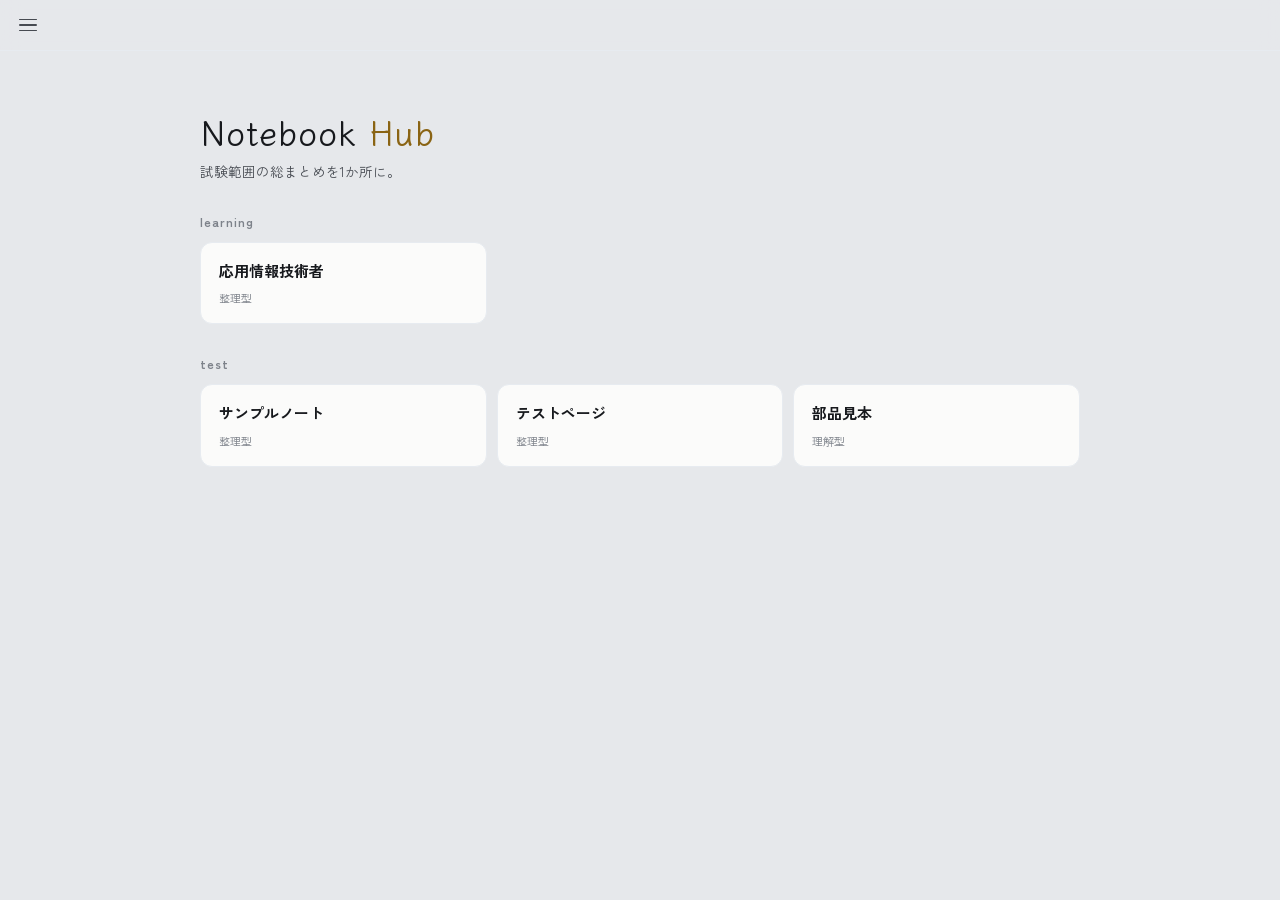
==== docs/index.html @ 2a75f954 "Notebook Hub：試験範囲まとめの Web ノートを1つのサイトに Co-Authored-By: Claude Opus 5.5 <noreply@anthropic.com>" ====
<!doctype html>
<html lang="ja">
<head>
<meta charset="utf-8">
<meta name="viewport" content="width=device-width,initial-scale=1,viewport-fit=cover">
<title>Notebook Hub</title>
<link rel="preconnect" href="https://fonts.googleapis.com">
<link rel="preconnect" href="https://fonts.gstatic.com" crossorigin>
<link rel="stylesheet" href="https://fonts.googleapis.com/css2?family=Klee+One:wght@400;600&family=Zen+Kaku+Gothic+New:wght@400;500;700&family=JetBrains+Mono:wght@400;600&display=swap">
<link rel="stylesheet" href="_/theme.css">
<link rel="stylesheet" href="_/blocks.css">
<script>
  // 表示前にテーマとサイドバーの状態を当てて、チラつきを防ぐ
  (function () {
    var r = document.documentElement;
    try {
      var t = localStorage.getItem("hub-theme"); if (t) r.setAttribute("data-theme", t);
      if (localStorage.getItem("hub-pinned") === "1" && matchMedia("(min-width:761px)").matches) r.classList.add("pinned");
    } catch (e) {}
  })();
  window.HUB = { root: "", assets: "_/", path: "" };
</script>

</head>
<body>
<div class="scrim" id="scrim"></div>
<aside class="drawer" id="drawer" aria-label="ノート一覧">
  <div class="dr-head">
    <a class="dr-brand" href="index.html">Notebook <span>Hub</span></a>
    <button type="button" class="dr-close" id="btn-close" aria-label="閉じる">×</button>
  </div>
  <div class="dr-search"><input id="filter" type="search" placeholder="ノート名・中身で検索" autocomplete="off" spellcheck="false"></div>
  <nav class="dr-nav" id="nav"></nav>
  <div class="dr-foot">
    <span>テーマ</span>
    <div class="theme-seg" role="group" aria-label="テーマ">
      <button type="button" data-theme-set="light">ライト</button>
      <button type="button" data-theme-set="dark">ダーク</button>
    </div>
  </div>
</aside>

<div class="page">
  <header class="top"><div class="top-in">
    <button type="button" class="menu" id="btn-menu" aria-label="ノート一覧" aria-controls="drawer"><span></span><span></span><span></span></button>
    
    
    
  </div></header>
  <main class="wrap" id="top">
<section class="home"><h1>Notebook <span>Hub</span></h1><p class="lead">試験範囲の総まとめを1か所に。</p><h2>learning</h2><div class="cards"><a class="card" href="learning/応用情報技術者/index.html"><span class="t">応用情報技術者</span><span class="m">整理型</span></a></div><h2>test</h2><div class="cards"><a class="card" href="test/サンプルフォルダ/サンプルノート/index.html"><span class="t">サンプルノート</span><span class="m">整理型</span></a><a class="card" href="test/テストページ/index.html"><span class="t">テストページ</span><span class="m">整理型</span></a><a class="card" href="test/部品見本/index.html"><span class="t">部品見本</span><span class="m">理解型</span></a></div></section>
  </main>
</div>

<script src="_/tree.js"></script>
<script src="_/app.js"></script>

</body>
</html>
---- docs/_/theme.css ----
/* 外枠と土台（全ノート共通）：色・文字・上部バー・サイドバー・ホーム。本文の部品は blocks.css */
:root{
  --bg:#0c0d0f;
  --sheet:#131518;
  --sheet-2:#1a1d21;
  --sheet-3:#22262b;
  --rule:#1f2328;
  --line:#343a42;
  --ink:#ebe8e1;
  --ink-2:#b9b5ad;
  --ink-3:#7f7c76;
  --kihon:#8794a6;
  --ou:#d8b46c;
  --ou-2:#f0d59a;
  --ou-bg:rgba(216,180,108,.11);
  --link:#86b9b4;
  --link-bg:rgba(134,185,180,.12);
  --warn:#d99a86;
  --warn-bg:rgba(217,154,134,.10);
  --g:#86c3a0;
  --g-bg:rgba(134,195,160,.09);
  --panel:#121417;
  --hover:rgba(255,255,255,.05);
  --scrim:rgba(0,0,0,.5);
  --shadow:0 0 60px rgba(0,0,0,.6);
  --f-hand:"Klee One","Zen Kaku Gothic New","Hiragino Sans","Noto Sans JP",sans-serif;
  --f-body:"Zen Kaku Gothic New","Hiragino Sans","Hiragino Kaku Gothic ProN","Noto Sans JP","Yu Gothic",sans-serif;
  --f-mono:"JetBrains Mono",ui-monospace,"SFMono-Regular",Menlo,Consolas,"Zen Kaku Gothic New",monospace;
  --fs-0:12px; --fs-1:13.5px; --fs-2:15px; --fs-3:18px; --fs-4:24px; --fs-5:34px;
  color-scheme:dark;
}
@media (prefers-color-scheme: light){
  :root:not([data-theme="dark"]){
    --bg:#e6e8eb; --sheet:#fbfbfa; --sheet-2:#f1f2f3; --sheet-3:#e6e8ea; --rule:#e7ebf0; --line:#c9ced5;
    --ink:#17191d; --ink-2:#464a51; --ink-3:#7d828a;
    --kihon:#5b6879; --ou:#8a6414; --ou-2:#6e4f0c; --ou-bg:rgba(176,130,30,.12);
    --link:#2b6d68; --link-bg:rgba(43,109,104,.10); --warn:#a1442f; --warn-bg:rgba(161,68,47,.08);
    --g:#2f7a55; --g-bg:rgba(47,122,85,.07); --panel:#f4f4f2; --hover:rgba(0,0,0,.045); --scrim:rgba(20,22,26,.28); --shadow:0 0 50px rgba(0,0,0,.16);
    color-scheme:light;
  }
}
:root[data-theme="light"]{
  --bg:#e6e8eb; --sheet:#fbfbfa; --sheet-2:#f1f2f3; --sheet-3:#e6e8ea; --rule:#e7ebf0; --line:#c9ced5;
  --ink:#17191d; --ink-2:#464a51; --ink-3:#7d828a;
  --kihon:#5b6879; --ou:#8a6414; --ou-2:#6e4f0c; --ou-bg:rgba(176,130,30,.12);
  --link:#2b6d68; --link-bg:rgba(43,109,104,.10); --warn:#a1442f; --warn-bg:rgba(161,68,47,.08);
    --g:#2f7a55; --g-bg:rgba(47,122,85,.07); --panel:#f4f4f2; --hover:rgba(0,0,0,.045); --scrim:rgba(20,22,26,.28); --shadow:0 0 50px rgba(0,0,0,.16);
  color-scheme:light;
}

*{box-sizing:border-box}
html{scroll-behavior:smooth; scroll-padding-top:110px}
@media (prefers-reduced-motion: reduce){ html{scroll-behavior:auto} *{transition:none!important} }
body{
  margin:0;
  background:var(--bg); color:var(--ink);
  font-family:var(--f-body); font-size:var(--fs-1); line-height:1.65;
  -webkit-font-smoothing:antialiased; text-rendering:optimizeLegibility;
  font-feature-settings:"palt" 1;
}
a{color:inherit}
:focus-visible{outline:2px solid var(--ou); outline-offset:2px; border-radius:4px}
b,strong{font-weight:700; color:var(--ink)}
.mono,code{font-family:var(--f-mono); font-size:.92em}
.hl{color:var(--ou-2); font-weight:700}
.wrap{max-width:1180px; margin:0 auto; padding-left:max(16px, env(safe-area-inset-left,0px)); padding-right:max(16px, env(safe-area-inset-right,0px))}


/* ───── 上部バー（≡・場所・章へのジャンプ・表示の切替）───── */
.top{position:sticky; top:0; z-index:20; padding-top:env(safe-area-inset-top,0px); background:color-mix(in srgb, var(--bg) 88%, transparent); backdrop-filter:blur(10px); -webkit-backdrop-filter:blur(10px); border-bottom:1px solid var(--rule)}
.top-in{display:flex; align-items:center; gap:12px; min-height:50px; padding:6px max(14px, env(safe-area-inset-right,0px)) 6px max(10px, env(safe-area-inset-left,0px)); flex-wrap:wrap}
.menu{width:36px; height:36px; display:flex; flex-direction:column; justify-content:center; align-items:center; gap:4px; border:0; border-radius:8px; background:none; cursor:pointer; flex:none}
.menu span{display:block; width:18px; height:1.5px; border-radius:1px; background:var(--ink-2)}
.menu:hover{background:var(--hover)} .menu:hover span{background:var(--ink)}
.here{font:600 var(--fs-2) var(--f-hand); letter-spacing:.03em; white-space:nowrap; text-decoration:none; color:var(--ink)}
.here i{font-style:normal; color:var(--ink-3); margin:0 6px; font-weight:400}
.here .up{color:var(--ink-3); font-weight:400}
.chips{display:flex; justify-content:safe center; gap:4px; overflow-x:auto; scrollbar-width:none; flex:1 1 0; min-width:0; padding:0 8px}
.chips::-webkit-scrollbar{display:none}
.chips a{flex:0 0 auto; font-size:var(--fs-0); text-decoration:none; color:var(--ink-2); padding:4px 9px; border-radius:999px; border:1px solid var(--rule); white-space:nowrap}
.chips a:hover{color:var(--ink); border-color:var(--line)}
.filters{display:flex; border:1px solid var(--line); border-radius:999px; overflow:hidden; flex:0 0 auto}
.filters button{appearance:none; border:0; background:transparent; color:var(--ink-2); font:inherit; font-size:var(--fs-0); padding:5px 11px; cursor:pointer; white-space:nowrap}
.filters button[aria-pressed="true"]{background:var(--ou); color:var(--bg); font-weight:700}
.filters button:not([aria-pressed="true"]):hover{color:var(--ink)}
@media (max-width:720px){ .chips{order:3; flex-basis:100%; justify-content:flex-start; padding:0} .filters{margin-left:auto} }

/* ───── サイドバー（ノート一覧）。スマホは上に重ねる、PC は出しっぱなしで本文がずれる ───── */
.scrim{position:fixed; inset:0; z-index:30; background:var(--scrim); opacity:0; pointer-events:none; transition:opacity .2s ease}
.drawer{position:fixed; z-index:40; top:0; bottom:0; left:0; width:min(280px, 86vw); display:flex; flex-direction:column; background:var(--panel); border-right:1px solid var(--rule);
  transform:translateX(-104%); padding-top:env(safe-area-inset-top,0px); padding-bottom:env(safe-area-inset-bottom,0px)}
.ready .drawer{transition:transform .26s cubic-bezier(.2,.8,.2,1)}
.ready .page{transition:margin-left .26s cubic-bezier(.2,.8,.2,1)}
@media (max-width:760px){
  .open .drawer{transform:none; box-shadow:var(--shadow)}
  .open .scrim{opacity:1; pointer-events:auto}
}
@media (min-width:761px){
  .pinned .drawer{transform:none}
  .pinned .page{margin-left:280px}
  .pinned .menu{display:none}
}
.dr-head{display:flex; align-items:center; justify-content:space-between; padding:18px 14px 10px 22px}
.dr-brand{font:600 19px var(--f-hand); letter-spacing:.04em; text-decoration:none; color:var(--ink)}
.dr-brand span{color:var(--ou)}
.dr-close{width:32px; height:32px; border:0; border-radius:8px; background:none; color:var(--ink-3); font-size:20px; line-height:1; cursor:pointer}
.dr-close:hover{background:var(--hover); color:var(--ink)}
.dr-search{padding:4px 14px 12px}
.dr-search input{width:100%; height:34px; padding:0 12px; border:1px solid var(--rule); border-radius:9px; background:var(--bg); color:var(--ink); font:inherit; font-size:13px; outline:none}
.dr-search input:focus{border-color:var(--line)}
.dr-search input::placeholder{color:var(--ink-3)}
.dr-nav{flex:1; overflow:auto; padding:2px 10px 16px}
.grp-n{margin-top:6px}
.grp-h{display:flex; align-items:center; gap:8px; width:100%; min-height:30px; padding:4px 10px 4px 8px; border:0; background:none; cursor:pointer; text-align:left; font:inherit; font-size:11px; font-weight:700; letter-spacing:.08em; color:var(--ink-3)}
.grp-h:hover{color:var(--ink-2)}
.grp-h .car{flex:none; width:10px; height:10px; display:grid; place-items:center; transition:transform .15s}
.grp-h .car::before{content:""; border-left:4px solid currentColor; border-top:3.5px solid transparent; border-bottom:3.5px solid transparent}
.grp-n.open > .grp-h .car{transform:rotate(90deg)}
.grp-h .n{margin-left:auto; font:500 10px var(--f-mono); opacity:.8}
.grp-b{display:none}
/* 子は ▶/● の真下から1段下げる（縦線が ▶ の真下を通る） */
.grp-n.open > .grp-b{display:block; margin-left:12px; padding-left:0; border-left:1px solid var(--rule)}
.grp-n .grp-n{margin-top:0}
.grp-n .grp-n > .grp-h{font-size:12px; font-weight:500; letter-spacing:.02em; color:var(--ink-2)}
.item{display:flex; align-items:center; gap:8px; width:100%; min-height:34px; padding:6px 10px 6px 8px; border-radius:9px; text-decoration:none; color:var(--ink-2)}
.item:hover{background:var(--hover); color:var(--ink)}
.item .dt{flex:none; width:10px; height:10px; display:grid; place-items:center}
.item .dt::before{content:""; width:6px; height:6px; border-radius:50%; background:var(--ou); opacity:.6}
.item .nm{flex:1; min-width:0; overflow:hidden; text-overflow:ellipsis; white-space:nowrap}
.item .cnt{flex:none; font:500 10px var(--f-mono); color:var(--ink-3)}
.item.on{background:var(--ou-bg); color:var(--ink); font-weight:700}
.item.on .dt::before{opacity:1}
.empty-msg{padding:6px 8px 6px 26px; font-size:12px; color:var(--ink-3)}
.res-h{padding:4px 12px 8px; font-size:11px; color:var(--ink-3)}
.res{margin-bottom:10px}
.hit{display:flex; flex-direction:column; gap:1px; padding:6px 10px 7px 28px; border-radius:8px; text-decoration:none}
.hit:hover{background:var(--hover)}
.hit .hl2{font-size:11px; font-weight:700; color:var(--ink-3)}
.hit .sn{font-size:12px; line-height:1.55; color:var(--ink-2); display:-webkit-box; -webkit-line-clamp:2; -webkit-box-orient:vertical; overflow:hidden}
.hit mark, mark.q{background:var(--ou-bg); color:var(--ou-2); border-radius:3px; padding:0 1px; box-shadow:0 0 0 2px var(--ou-bg)}
.dr-foot{display:flex; align-items:center; justify-content:space-between; gap:10px; padding:14px 18px 18px 22px; border-top:1px solid var(--rule); font-size:12px; color:var(--ink-3)}
.theme-seg{display:flex; padding:3px; border:1px solid var(--rule); border-radius:999px; background:var(--bg)}
.theme-seg button{border:0; background:none; padding:4px 13px; border-radius:999px; font:inherit; font-size:12px; color:var(--ink-3); cursor:pointer}
.theme-seg button[aria-pressed="true"]{background:var(--ou); color:#16130c; font-weight:700}

/* ───── 本文の外側 ───── */
.page{min-height:100dvh}
.wrap{max-width:1180px; margin:0 auto; padding:0 max(16px, env(safe-area-inset-right,0px)) 80px max(16px, env(safe-area-inset-left,0px))}

/* ───── ホーム（ノートのカード）───── */
.home{max-width:880px; margin:0 auto; padding:52px 0 40px}
.home .eye{font:500 11px var(--f-mono); letter-spacing:.14em; color:var(--ou)}
.home h1{margin:8px 0 6px; font:600 34px/1.25 var(--f-hand); letter-spacing:.03em}
.home h1 span{color:var(--ou)}
.home .lead{margin:0 0 30px; color:var(--ink-2)}
.home h2{margin:30px 0 10px; font-size:12px; font-weight:700; letter-spacing:.08em; color:var(--ink-3)}
.cards{display:grid; grid-template-columns:repeat(auto-fill, minmax(230px, 1fr)); gap:10px}
.card{display:flex; flex-direction:column; gap:6px; padding:16px 18px; border:1px solid var(--rule); border-radius:12px; background:var(--sheet); text-decoration:none; transition:border-color .15s, transform .15s}
.card:hover{border-color:var(--line); transform:translateY(-1px)}
.card .t{font-weight:700; font-size:15px}
.card .m{font-size:11px; color:var(--ink-3)}
---- docs/_/blocks.css ----
/* 本文の部品（全ノート共通）。どの科目でも同じ見た目になる。色の意味：
   グレー＝ふつう（-）／金＝強調・上乗せ（+）／緑＝なぜ／珊瑚＝ひっかけ・勘違い／青緑＝章リンク */

/* ───── cover ───── */
.cover{padding-block:40px 18px}
.cover .eyebrow{font-size:var(--fs-0); letter-spacing:.18em; color:var(--ink-3)}
.cover h1{font-family:var(--f-hand); font-weight:600; font-size:clamp(34px, 7vw, 56px); line-height:1.15; margin:.25em 0 .2em; letter-spacing:.02em; text-wrap:balance}
.cover h1 .k{color:var(--ink-3); font-size:.5em; vertical-align:.5em; margin-left:.3em; letter-spacing:0}
.cover .lead{max-width:62ch; color:var(--ink-2); font-size:var(--fs-2); margin:0}
.legend{display:flex; flex-wrap:wrap; gap:8px 18px; margin:18px 0 6px; font-size:var(--fs-1); color:var(--ink-2)}
.legend span{display:inline-flex; align-items:center; gap:7px}
.legend .o{color:var(--ou-2); font-weight:700}
.legend .hand{font-family:var(--f-hand)}
.dot{width:8px; height:8px; border-radius:50%; display:inline-block; flex:0 0 auto}
.dot.k{background:var(--kihon)} .dot.o{background:var(--ou)}
.stats{display:grid; grid-template-columns:repeat(auto-fit, minmax(150px,1fr)); gap:1px; background:var(--rule); border:1px solid var(--rule); border-radius:10px; overflow:hidden; margin:18px 0}
.stats > div{background:var(--sheet); padding:10px 14px}
.stats .n{font-family:var(--f-mono); font-size:var(--fs-3); color:var(--ink); font-variant-numeric:tabular-nums}
.stats .l{font-size:var(--fs-0); color:var(--ink-3)}

/* ───── 2段組（用語・公式が3つ以上続いた所だけ）───── */
.cols{columns:2 380px; column-gap:44px; column-rule:1px solid var(--rule); margin:0 0 6px}
.cols > *{break-inside:avoid}

/* ───── 文章・数式（1段で読む）───── */
.sh-body > .note, .bb > .note, .fb > .note{max-width:72ch}
.note{line-height:1.8}
.eq{margin:4px 0 16px; padding:10px 14px; overflow-x:auto; background:var(--sheet-2); border-radius:10px; text-align:center}
.ol{margin:0 0 14px; padding-left:1.5em; color:var(--ink-2); max-width:72ch} .ol li{margin:2px 0}
pre.code{margin:0 0 16px; padding:12px 14px; background:var(--sheet-2); border:1px solid var(--rule); border-radius:10px; overflow-x:auto; font:12.5px/1.7 var(--f-mono); color:var(--ink)}
mjx-container{color:var(--ink)}

/* 囲み：なぜ（緑）／試験で取る（金）／勘違い（珊瑚）／ゴール（灰） */
.box{margin:0 0 16px; padding:12px 16px 4px; border-radius:12px; border:1px solid var(--rule); background:var(--sheet-2); max-width:80ch}
.box .bh, .ox .bh, .check .bh, .steps .bh{font-size:var(--fs-0); font-weight:700; letter-spacing:.12em; margin-bottom:6px; color:var(--ink-3)}
.box.why{border-color:color-mix(in srgb, var(--g) 45%, var(--rule)); background:var(--g-bg)} .box.why .bh{color:var(--g)}
.box.exam{border-color:color-mix(in srgb, var(--ou) 45%, var(--rule)); background:var(--ou-bg)} .box.exam .bh{color:var(--ou)}
.box.warn{border-color:color-mix(in srgb, var(--warn) 45%, var(--rule)); background:var(--warn-bg)} .box.warn .bh{color:var(--warn)}
.box > :last-child{margin-bottom:12px}

/* たたむ（導出・確認問題） */
.fold{margin:0 0 14px; border:1px solid var(--rule); border-radius:12px; background:var(--sheet-2); max-width:80ch}
.fold summary{cursor:pointer; padding:10px 14px; font-weight:700; list-style:none; display:flex; gap:10px; align-items:baseline}
.fold summary::-webkit-details-marker{display:none}
.fold summary::before{content:"+"; font-family:var(--f-mono); color:var(--ink-3); width:1em}
.fold[open] summary::before{content:"−"}
.fold .fb{padding:2px 16px 4px; border-top:1px dashed var(--rule)}
.fold .fb > :first-child{margin-top:12px}
.quiz .qt{font-size:var(--fs-0); color:var(--link); border:1px solid color-mix(in srgb, var(--link) 50%, var(--rule)); border-radius:999px; padding:0 8px; font-weight:700; flex:none}

/* ○× */
.ox{margin:0 0 16px; max-width:80ch}
.ox ol{margin:0; padding:0; list-style:none; counter-reset:q; display:flex; flex-direction:column; gap:6px}
.oxq{display:grid; grid-template-columns:1fr auto; gap:4px 12px; align-items:center; padding:8px 12px; border:1px solid var(--rule); border-radius:10px; counter-increment:q}
.oxt::before{content:counter(q) ". "; color:var(--ink-3); font-family:var(--f-mono)}
.oxb{display:flex; gap:4px}
.oxb button{width:34px; height:30px; border:1px solid var(--line); border-radius:8px; background:none; color:var(--ink-2); font:inherit; cursor:pointer}
.oxw{grid-column:1 / -1; display:none; font-size:var(--fs-0); color:var(--ink-2)}
.oxq.done .oxw{display:block}
.oxq.ok{border-color:color-mix(in srgb, var(--g) 50%, var(--rule))} .oxq.ok .oxw{color:var(--g)}
.oxq.ng{border-color:color-mix(in srgb, var(--warn) 50%, var(--rule))} .oxq.ng .oxw{color:var(--warn)}

/* これが言えたら次へ */
.check{margin:0 0 16px; padding:12px 16px; border:1px dashed var(--line); border-radius:12px; max-width:80ch}
.check ul{margin:0; padding:0; list-style:none; display:flex; flex-direction:column; gap:4px}
.check label{display:flex; gap:10px; align-items:baseline; cursor:pointer}
.check input{accent-color:var(--ou); transform:translateY(2px)}
.check input:checked + span{color:var(--ink-3); text-decoration:line-through}

/* 手順 */
.steps{margin:0 0 16px; max-width:80ch}
.steps ol{margin:0; padding:0; list-style:none; counter-reset:s; display:flex; flex-direction:column; gap:6px}
.steps li{counter-increment:s; display:grid; grid-template-columns:2em 1fr; column-gap:6px}
.steps li::before{content:counter(s); grid-row:span 2; width:1.7em; height:1.7em; border-radius:50%; background:var(--sheet-3); color:var(--ou); font:600 12px/1.7em var(--f-mono); text-align:center}
.steps li span{grid-column:2; color:var(--ink-3); font-size:var(--fs-0)}

/* ひっかけペア（巻末に自動で集める） */
.pairs td:nth-child(2){color:var(--ink); font-weight:700}

/* ───── part band ───── */
.part{margin-top:56px; padding-block:18px 6px; border-top:1px solid var(--line); display:flex; align-items:baseline; gap:16px; flex-wrap:wrap}
.part .pn{font-family:var(--f-mono); color:var(--ou); font-size:var(--fs-0); letter-spacing:.2em}
.part h2{margin:0; font-size:var(--fs-4); font-weight:700; letter-spacing:.02em; text-wrap:balance}
.part .pf{color:var(--ink-3); font-size:var(--fs-0)}

/* ───── chapter sheet ───── */
.sheet{background:var(--sheet); border:1px solid var(--rule); border-radius:14px; margin-top:22px; overflow:hidden}
.sh-head{padding:18px 22px 14px; background-image:repeating-linear-gradient(to bottom, transparent 0 23px, var(--rule) 23px 24px); border-bottom:1px solid var(--rule)}
.divider{display:flex; align-items:center; gap:14px; color:var(--ink-3)}
.divider::before,.divider::after{content:""; flex:1; height:1px; background:var(--line)}
.divider .no{font-family:var(--f-hand); font-size:var(--fs-4); color:var(--ou); font-weight:600; letter-spacing:.04em}
.sh-head h3{margin:6px 0 0; text-align:center; font-size:var(--fs-3); font-weight:700; letter-spacing:.03em; text-wrap:balance}
.sh-head .sub{text-align:center; color:var(--ink-3); font-size:var(--fs-0); margin-top:2px}
.sh-body{padding:18px 22px 24px}
@media (max-width:560px){ .sh-head{padding:16px 14px 12px} .sh-body{padding:14px 14px 18px} }

/* blocks inside columns */
.blk{break-inside:avoid; margin:0 0 16px}
.wide{column-span:all}
.sec{font-family:var(--f-hand); font-weight:600; font-size:var(--fs-2); color:var(--ink); margin:4px 0 6px; display:flex; align-items:center; gap:8px; break-after:avoid}
.sec::after{content:""; flex:1; height:1px; background:var(--rule)}
.note{color:var(--ink-2); margin:0 0 10px; break-inside:avoid}

/* the "( 用語 — 一言" group */
.grp{break-inside:avoid; margin:0 0 14px; position:relative; padding:4px 0 4px 14px}
.grp::before{content:""; position:absolute; left:0; top:2px; bottom:2px; width:9px; border:1.5px solid var(--line); border-right:0; border-radius:12px 0 0 12px}
.grp > .gl{font-family:var(--f-hand); font-size:var(--fs-1); color:var(--ink-3); margin:-2px 0 3px}
.items{display:grid; grid-template-columns:minmax(4.5em, max-content) minmax(0,1fr); column-gap:10px; row-gap:3px; align-items:baseline}
.items .t{max-width:11.5em; font-weight:700; position:relative; padding-left:13px; line-height:1.45}
.items .t::before{content:""; position:absolute; left:0; top:.55em; width:6px; height:6px; border-radius:50%; background:var(--kihon)}
.items .t.o{color:var(--ou-2)}
.items .t.o::before{background:var(--ou)}
.items .t.k{color:var(--ink)}
.items .d{color:var(--ink-2); line-height:1.55}
.items .d::before{content:"— "; color:var(--ink-3)}
.items .d.o{color:var(--ink)}
.items .full{grid-column:1 / -1; color:var(--ink-2); padding-left:13px; position:relative}
.items .full::before{content:""; position:absolute; left:0; top:.6em; width:6px; height:6px; border-radius:50%; background:var(--kihon)}
.items .full.o{color:var(--ink)} .items .full.o::before{background:var(--ou)}
.star{color:var(--ou); font-size:.78em; margin-left:2px; vertical-align:.25em}
@media (max-width:480px){
  .items{grid-template-columns:minmax(0,1fr); row-gap:0}
  .items .t{max-width:none; margin-top:5px}
  .items .d{padding-left:13px}
  .items .d::before{content:""}
}

/* formula */
.fx{break-inside:avoid; background:var(--sheet-2); border:1px solid var(--rule); border-radius:10px; padding:10px 12px 10px; margin:0 0 14px; overflow-x:auto}
.fx .fl{font-size:var(--fs-0); letter-spacing:.14em; color:var(--ou); margin-bottom:4px}
.fx pre{margin:0; font-family:var(--f-mono); font-size:12.5px; line-height:1.7; color:var(--ink); white-space:pre}
.fx.o{border-color:color-mix(in srgb, var(--ou) 40%, var(--rule))}
@media (max-width:480px){ .fx pre{white-space:pre-wrap; overflow-wrap:anywhere; font-size:12px} }

/* hand-written hook bubble */
.hook{break-inside:avoid; font-family:var(--f-hand); font-size:var(--fs-1); color:var(--ink); background:transparent; border:1.5px solid var(--line); border-radius:18px 18px 18px 4px; padding:7px 14px; margin:0 0 14px; display:block; width:fit-content; max-width:100%}
.hook::before{content:"✎ "; color:var(--ou)}

/* trap */
.trap{break-inside:avoid; background:var(--warn-bg); border-radius:8px; padding:7px 12px; margin:0 0 14px; color:var(--ink); font-size:var(--fs-1)}
.trap::before{content:"ひっかけ"; font-size:var(--fs-0); color:var(--warn); font-weight:700; letter-spacing:.1em; margin-right:8px}

/* cross reference chip */
.xr{display:inline-block; font-family:var(--f-mono); font-size:11px; line-height:1.4; color:var(--link); background:var(--link-bg); border-radius:999px; padding:0 7px; text-decoration:none; margin:0 1px; white-space:nowrap; vertical-align:1px}
.xr:hover{text-decoration:underline}

/* tables */
.tbw{break-inside:avoid; overflow-x:auto; margin:0 0 14px}
table.tb{border-collapse:collapse; width:100%; font-size:var(--fs-0); line-height:1.5}
.tb th,.tb td{border-bottom:1px solid var(--rule); padding:5px 8px; text-align:left; vertical-align:top}
.tb th{color:var(--ink-3); font-weight:500; white-space:nowrap}
.tb td{color:var(--ink-2)}
.tb td:first-child{color:var(--ink); font-weight:700; white-space:nowrap}
.tb tr.o td:first-child{color:var(--ou-2)}

/* figures */
.fig{break-inside:avoid; margin:0 0 16px; background:var(--sheet-2); border:1px solid var(--rule); border-radius:12px; padding:12px; overflow-x:auto}
.fig .cap{font-size:var(--fs-0); color:var(--ink-3); margin-top:8px}
.fig .ttl{font-family:var(--f-hand); font-size:var(--fs-1); color:var(--ink-2); margin-bottom:8px}
.fig svg{display:block; width:100%; height:auto; max-width:460px; margin:0 auto; overflow:visible}
.fig.bare{background:transparent; border:0; padding:0}

/* chapter flow map */
.cmap{margin:0 0 18px; padding:12px 14px; border:1px dashed var(--line); border-radius:12px}
.cmap .ml{font-size:var(--fs-0); letter-spacing:.14em; color:var(--ink-3); margin-bottom:8px}
.cmap .gist{color:var(--ink-2); margin-top:8px; font-size:var(--fs-1)}

/* flow component */
.flow{display:flex; flex-wrap:wrap; align-items:stretch; gap:6px 0}
.flow .n{background:var(--sheet-3); border:1px solid var(--line); border-radius:8px; padding:5px 10px; font-size:var(--fs-1); font-weight:700; line-height:1.35; display:flex; flex-direction:column; justify-content:center}
.flow .n small{font-weight:400; color:var(--ink-3); font-size:11px}
.flow .n.o{border-color:color-mix(in srgb, var(--ou) 55%, var(--line)); color:var(--ou-2)}
.flow .a{color:var(--ink-3); display:flex; align-items:center; padding:0 6px; font-size:var(--fs-1)}
.flow .a small{font-size:10px; margin:0 3px; color:var(--ink-3)}
.flow .seg{display:flex; align-items:stretch}
.flow + .flow{margin-top:8px}

/* stack */
.stack{display:flex; flex-direction:column; gap:3px}
.stack .r{display:grid; grid-template-columns:minmax(0,1fr) auto; gap:10px; align-items:center; background:var(--sheet-3); border-radius:6px; padding:5px 10px; font-size:var(--fs-1)}
.stack .r b{font-weight:700}
.stack .r span{color:var(--ink-3); font-size:var(--fs-0); text-align:right}
.stack .r.o{box-shadow:inset 3px 0 0 var(--ou)}

/* 2x2 matrix */
.mx{display:grid; grid-template-columns:auto 1fr 1fr; grid-template-rows:auto 1fr 1fr; gap:4px; font-size:var(--fs-0)}
.mx .ax{color:var(--ink-3); display:flex; align-items:center; justify-content:center; text-align:center; padding:2px 4px}
.mx .ax.v{writing-mode:vertical-rl; letter-spacing:.1em}
.mx .c{background:var(--sheet-3); border-radius:8px; padding:8px 10px; min-height:58px}
.mx .c b{display:block; font-size:var(--fs-1); color:var(--ink)}
.mx .c span{color:var(--ink-2)}
.mx .c.o b{color:var(--ou-2)}

/* ladder (bad → good) */
.lad{display:flex; flex-direction:column; gap:3px; font-size:var(--fs-0)}
.lad .r{display:grid; grid-template-columns:8.5em minmax(0,1fr); gap:8px; align-items:baseline; padding:3px 8px; border-radius:6px}
.lad .r b{font-size:var(--fs-1)}
.lad .r span{color:var(--ink-2)}
.lad .end{font-size:11px; color:var(--ink-3); letter-spacing:.08em; padding:0 8px}

/* svg tokens */
.s-ax{stroke:var(--ink-3); stroke-width:1; fill:none}
.s-grid{stroke:var(--rule); stroke-width:1; fill:none}
.s-main{stroke:var(--ou); stroke-width:2.2; fill:none}
.s-2{stroke:var(--kihon); stroke-width:2; fill:none}
.s-3{stroke:var(--link); stroke-width:2; fill:none}
.s-dash{stroke:var(--ink-3); stroke-width:1; stroke-dasharray:3 3; fill:none}
.s-warn{stroke:var(--warn); stroke-width:2; fill:none}
.f-ou{fill:var(--ou)} .f-ink{fill:var(--ink)} .f-ink2{fill:var(--ink-2)} .f-ink3{fill:var(--ink-3)} .f-k{fill:var(--kihon)} .f-link{fill:var(--link)} .f-warn{fill:var(--warn)}
.f-oubg{fill:var(--ou-bg)} .f-sheet3{fill:var(--sheet-3)} .f-sheet{fill:var(--sheet)} .f-bg{fill:var(--sheet-2)}
.t-s{font-size:11px} .t-m{font-size:12.5px} .t-l{font-size:14px; font-weight:700}
svg text{font-family:var(--f-body)}
svg .hand{font-family:var(--f-hand)}

/* metro map */
.metro{display:flex; flex-direction:column; gap:14px}
.mline.r0{--lc:#c9a35f} .mline.r1{--lc:#8fb5b1} .mline.r2{--lc:#a7a2d6} .mline.r3{--lc:#d39b86} .mline.r4{--lc:#9fbf88}
.mline{display:grid; grid-template-columns:9.5em minmax(0,1fr); gap:12px; align-items:start}
.mline .nm{font-family:var(--f-hand); font-weight:600; font-size:var(--fs-1); padding-top:1px}
.mline .nm small{display:block; font-family:var(--f-body); font-weight:400; color:var(--ink-3); font-size:11px}
.stations{display:flex; flex-wrap:wrap; gap:6px 0; position:relative}
.st{display:flex; align-items:center}
.st a{display:inline-flex; align-items:baseline; gap:6px; text-decoration:none; background:var(--sheet-2); border:1px solid var(--line); border-radius:999px; padding:2px 10px 2px 4px; font-size:var(--fs-0)}
.st a i{font-style:normal; font-family:var(--f-mono); font-size:10.5px; color:var(--bg); background:var(--lc); border-radius:999px; padding:0 6px}
.st + .st::before{content:""; width:16px; height:2px; background:var(--lc); display:inline-block}
@media (max-width:560px){ .mline{grid-template-columns:1fr; gap:4px} }

/* parts grid on cover */
.pgrid{display:grid; grid-template-columns:repeat(auto-fit,minmax(230px,1fr)); gap:10px}
.pcard{background:var(--sheet); border:1px solid var(--rule); border-radius:12px; padding:12px 14px}
.pcard .h{display:flex; justify-content:space-between; align-items:baseline; gap:8px}
.pcard .h b{font-size:var(--fs-2)}
.pcard .h span{font-family:var(--f-mono); color:var(--ou); font-size:11px}
.pcard ul{list-style:none; margin:8px 0 0; padding:0; display:flex; flex-direction:column; gap:2px}
.pcard li a{text-decoration:none; color:var(--ink-2); font-size:var(--fs-1); display:flex; gap:8px}
.pcard li a:hover{color:var(--ink)}
.pcard li a i{font-style:normal; font-family:var(--f-mono); font-size:11px; color:var(--ink-3); padding-top:2px}
.pcard .fld{font-size:11px; color:var(--ink-3); margin-top:2px}

.board{background:var(--sheet); border:1px solid var(--rule); border-radius:14px; padding:18px 20px; margin-top:22px}
.board h3{margin:0 0 4px; font-size:var(--fs-3)}
.board .bsub{color:var(--ink-3); font-size:var(--fs-0); margin-bottom:14px}

/* formula sheet (auto) */
.fsheet{columns:2 380px; column-gap:28px}
.fsheet .fx{margin-bottom:12px}
.fsheet .fx .src{float:right}

/* filter modes */
body.mode-accent .items .k{display:none}
body.mode-accent .grp:not(:has(.o)){display:none}
body.mode-accent .note.k, body.mode-accent .tbw.k, body.mode-accent .fx:not(.o), body.mode-accent .hook{display:none}
body.mode-fx .sh-body > :not(.fx):not(.cols), body.mode-fx .cols > :not(.fx){display:none}
body.mode-fx .board:not(#formulas){display:none}

footer{color:var(--ink-3); font-size:var(--fs-0); padding-block:40px 60px; text-align:center}
.vis-hidden{position:absolute; width:1px; height:1px; overflow:hidden; clip:rect(0 0 0 0)}
.fig.w svg{max-width:760px}
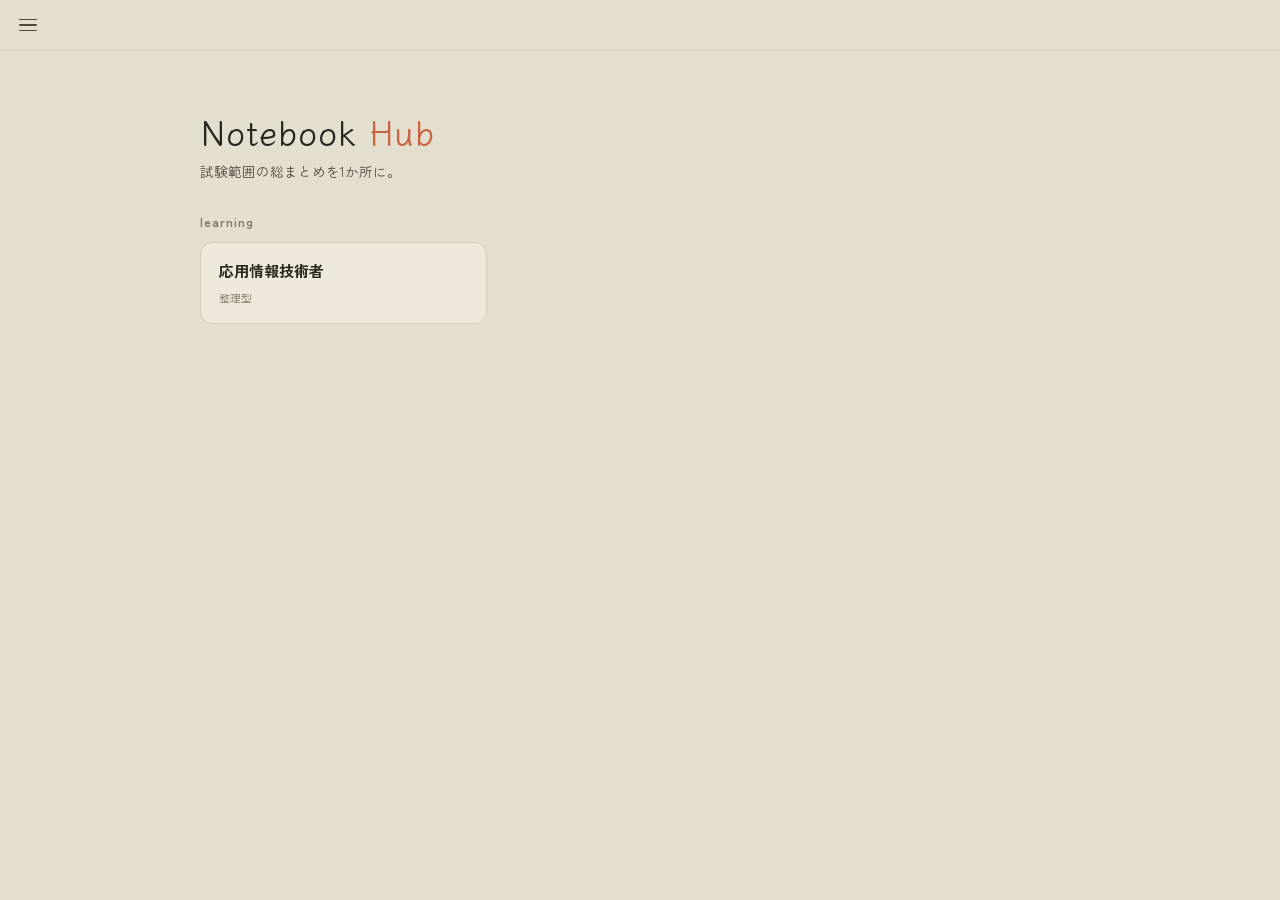
==== commit 8cfe8398: "お試し用の test/ を削除 Co-Authored-By: Claude Opus 5.5 <noreply@anthropic.com>" ====
--- a/docs/index.html
+++ b/docs/index.html
@@ -48,7 +48,7 @@
     
   </div></header>
   <main class="wrap" id="top">
-<section class="home"><h1>Notebook <span>Hub</span></h1><p class="lead">試験範囲の総まとめを1か所に。</p><h2>learning</h2><div class="cards"><a class="card" href="learning/応用情報技術者/index.html"><span class="t">応用情報技術者</span><span class="m">整理型</span></a></div><h2>test</h2><div class="cards"><a class="card" href="test/サンプルフォルダ/サンプルノート/index.html"><span class="t">サンプルノート</span><span class="m">整理型</span></a><a class="card" href="test/テストページ/index.html"><span class="t">テストページ</span><span class="m">整理型</span></a><a class="card" href="test/部品見本/index.html"><span class="t">部品見本</span><span class="m">理解型</span></a></div></section>
+<section class="home"><h1>Notebook <span>Hub</span></h1><p class="lead">試験範囲の総まとめを1か所に。</p><h2>learning</h2><div class="cards"><a class="card" href="learning/応用情報技術者/index.html"><span class="t">応用情報技術者</span><span class="m">整理型</span></a></div></section>
   </main>
 </div>
 
--- a/docs/_/theme.css
+++ b/docs/_/theme.css
@@ -1,28 +1,30 @@
-/* 外枠と土台（全ノート共通）：色・文字・上部バー・サイドバー・ホーム。本文の部品は blocks.css */
+/* 外枠と土台（全ノート共通）：色・文字・上部バー・サイドバー・ホーム。本文の部品は blocks.css
+   アクセントはダーク・ライトとも Claude のオレンジ。ダーク＝温かい濃いグレー、ライト＝濃いめの生成り（真っ白は目が疲れるので使わない） */
 :root{
-  --bg:#0c0d0f;
-  --sheet:#131518;
-  --sheet-2:#1a1d21;
-  --sheet-3:#22262b;
-  --rule:#1f2328;
-  --line:#343a42;
-  --ink:#ebe8e1;
-  --ink-2:#b9b5ad;
-  --ink-3:#7f7c76;
-  --kihon:#8794a6;
-  --ou:#d8b46c;
-  --ou-2:#f0d59a;
-  --ou-bg:rgba(216,180,108,.11);
+  --bg:#262624;
+  --sheet:#2d2d2a;
+  --sheet-2:#33332f;
+  --sheet-3:#3b3a36;
+  --rule:#3c3b36;
+  --line:#4d4c45;
+  --ink:#f0eee6;
+  --ink-2:#c2c0b6;
+  --ink-3:#8f8d84;
+  --kihon:#9c9a92;
+  --ou:#d97757;
+  --ou-2:#ea987b;
+  --ou-bg:rgba(217,119,87,.14);
+  --sel:rgba(255,255,255,.07);
   --link:#86b9b4;
   --link-bg:rgba(134,185,180,.12);
-  --warn:#d99a86;
-  --warn-bg:rgba(217,154,134,.10);
+  --warn:#e3868f;
+  --warn-bg:rgba(227,134,143,.10);
   --g:#86c3a0;
   --g-bg:rgba(134,195,160,.09);
-  --panel:#121417;
+  --panel:#1f1e1d;
   --hover:rgba(255,255,255,.05);
   --scrim:rgba(0,0,0,.5);
-  --shadow:0 0 60px rgba(0,0,0,.6);
+  --shadow:0 0 60px rgba(0,0,0,.5);
   --f-hand:"Klee One","Zen Kaku Gothic New","Hiragino Sans","Noto Sans JP",sans-serif;
   --f-body:"Zen Kaku Gothic New","Hiragino Sans","Hiragino Kaku Gothic ProN","Noto Sans JP","Yu Gothic",sans-serif;
   --f-mono:"JetBrains Mono",ui-monospace,"SFMono-Regular",Menlo,Consolas,"Zen Kaku Gothic New",monospace;
@@ -31,20 +33,20 @@
 }
 @media (prefers-color-scheme: light){
   :root:not([data-theme="dark"]){
-    --bg:#e6e8eb; --sheet:#fbfbfa; --sheet-2:#f1f2f3; --sheet-3:#e6e8ea; --rule:#e7ebf0; --line:#c9ced5;
-    --ink:#17191d; --ink-2:#464a51; --ink-3:#7d828a;
-    --kihon:#5b6879; --ou:#8a6414; --ou-2:#6e4f0c; --ou-bg:rgba(176,130,30,.12);
-    --link:#2b6d68; --link-bg:rgba(43,109,104,.10); --warn:#a1442f; --warn-bg:rgba(161,68,47,.08);
-    --g:#2f7a55; --g-bg:rgba(47,122,85,.07); --panel:#f4f4f2; --hover:rgba(0,0,0,.045); --scrim:rgba(20,22,26,.28); --shadow:0 0 50px rgba(0,0,0,.16);
+    --bg:#e4dece; --sheet:#eee8da; --sheet-2:#e8e1d1; --sheet-3:#ded6c3; --rule:#d6cdb8; --line:#c2b79e;
+    --ink:#2a2620; --ink-2:#4f493e; --ink-3:#827a68;
+    --kihon:#857f6e; --ou:#c96442; --ou-2:#ad5232; --ou-bg:rgba(201,100,66,.12); --sel:#d8cfba;
+    --link:#2e6b66; --link-bg:rgba(46,107,102,.10); --warn:#b03a4a; --warn-bg:rgba(176,58,74,.08);
+    --g:#3d7a4f; --g-bg:rgba(61,122,79,.08); --panel:#e8e1d1; --hover:rgba(60,50,30,.05); --scrim:rgba(40,32,20,.25); --shadow:0 0 50px rgba(60,40,10,.12);
     color-scheme:light;
   }
 }
 :root[data-theme="light"]{
-  --bg:#e6e8eb; --sheet:#fbfbfa; --sheet-2:#f1f2f3; --sheet-3:#e6e8ea; --rule:#e7ebf0; --line:#c9ced5;
-  --ink:#17191d; --ink-2:#464a51; --ink-3:#7d828a;
-  --kihon:#5b6879; --ou:#8a6414; --ou-2:#6e4f0c; --ou-bg:rgba(176,130,30,.12);
-  --link:#2b6d68; --link-bg:rgba(43,109,104,.10); --warn:#a1442f; --warn-bg:rgba(161,68,47,.08);
-    --g:#2f7a55; --g-bg:rgba(47,122,85,.07); --panel:#f4f4f2; --hover:rgba(0,0,0,.045); --scrim:rgba(20,22,26,.28); --shadow:0 0 50px rgba(0,0,0,.16);
+  --bg:#e4dece; --sheet:#eee8da; --sheet-2:#e8e1d1; --sheet-3:#ded6c3; --rule:#d6cdb8; --line:#c2b79e;
+    --ink:#2a2620; --ink-2:#4f493e; --ink-3:#827a68;
+    --kihon:#857f6e; --ou:#c96442; --ou-2:#ad5232; --ou-bg:rgba(201,100,66,.12); --sel:#d8cfba;
+    --link:#2e6b66; --link-bg:rgba(46,107,102,.10); --warn:#b03a4a; --warn-bg:rgba(176,58,74,.08);
+    --g:#3d7a4f; --g-bg:rgba(61,122,79,.08); --panel:#e8e1d1; --hover:rgba(60,50,30,.05); --scrim:rgba(40,32,20,.25); --shadow:0 0 50px rgba(60,40,10,.12);
   color-scheme:light;
 }
 
@@ -111,7 +113,7 @@
 .dr-search input::placeholder{color:var(--ink-3)}
 .dr-nav{flex:1; overflow:auto; padding:2px 10px 16px}
 .grp-n{margin-top:6px}
-.grp-h{display:flex; align-items:center; gap:8px; width:100%; min-height:30px; padding:4px 10px 4px 8px; border:0; background:none; cursor:pointer; text-align:left; font:inherit; font-size:11px; font-weight:700; letter-spacing:.08em; color:var(--ink-3)}
+.grp-h{display:flex; align-items:center; gap:8px; width:100%; min-height:30px; padding:4px 10px 4px 8px; border:0; background:none; cursor:pointer; text-align:left; font:inherit; font-size:12px; font-weight:600; letter-spacing:.04em; color:var(--ink-3)}
 .grp-h:hover{color:var(--ink-2)}
 .grp-h .car{flex:none; width:10px; height:10px; display:grid; place-items:center; transition:transform .15s}
 .grp-h .car::before{content:""; border-left:4px solid currentColor; border-top:3.5px solid transparent; border-bottom:3.5px solid transparent}
@@ -121,14 +123,13 @@
 /* 子は ▶/● の真下から1段下げる（縦線が ▶ の真下を通る） */
 .grp-n.open > .grp-b{display:block; margin-left:12px; padding-left:0; border-left:1px solid var(--rule)}
 .grp-n .grp-n{margin-top:0}
-.grp-n .grp-n > .grp-h{font-size:12px; font-weight:500; letter-spacing:.02em; color:var(--ink-2)}
 .item{display:flex; align-items:center; gap:8px; width:100%; min-height:34px; padding:6px 10px 6px 8px; border-radius:9px; text-decoration:none; color:var(--ink-2)}
 .item:hover{background:var(--hover); color:var(--ink)}
 .item .dt{flex:none; width:10px; height:10px; display:grid; place-items:center}
 .item .dt::before{content:""; width:6px; height:6px; border-radius:50%; background:var(--ou); opacity:.6}
 .item .nm{flex:1; min-width:0; overflow:hidden; text-overflow:ellipsis; white-space:nowrap}
 .item .cnt{flex:none; font:500 10px var(--f-mono); color:var(--ink-3)}
-.item.on{background:var(--ou-bg); color:var(--ink); font-weight:700}
+.item.on{background:var(--sel); color:var(--ink); font-weight:700}
 .item.on .dt::before{opacity:1}
 .empty-msg{padding:6px 8px 6px 26px; font-size:12px; color:var(--ink-3)}
 .res-h{padding:4px 12px 8px; font-size:11px; color:var(--ink-3)}
@@ -141,7 +142,7 @@
 .dr-foot{display:flex; align-items:center; justify-content:space-between; gap:10px; padding:14px 18px 18px 22px; border-top:1px solid var(--rule); font-size:12px; color:var(--ink-3)}
 .theme-seg{display:flex; padding:3px; border:1px solid var(--rule); border-radius:999px; background:var(--bg)}
 .theme-seg button{border:0; background:none; padding:4px 13px; border-radius:999px; font:inherit; font-size:12px; color:var(--ink-3); cursor:pointer}
-.theme-seg button[aria-pressed="true"]{background:var(--ou); color:#16130c; font-weight:700}
+.theme-seg button[aria-pressed="true"]{background:var(--ou); color:var(--bg); font-weight:700}
 
 /* ───── 本文の外側 ───── */
 .page{min-height:100dvh}
--- a/docs/_/blocks.css
+++ b/docs/_/blocks.css
@@ -1,5 +1,5 @@
 /* 本文の部品（全ノート共通）。どの科目でも同じ見た目になる。色の意味：
-   グレー＝ふつう（-）／金＝強調・上乗せ（+）／緑＝なぜ／珊瑚＝ひっかけ・勘違い／青緑＝章リンク */
+   グレー＝ふつう（-）／オレンジ（アクセント）＝強調・上乗せ（+）／緑＝なぜ／珊瑚＝ひっかけ・勘違い／青緑＝章リンク */
 
 /* ───── cover ───── */
 .cover{padding-block:40px 18px}
@@ -30,7 +30,7 @@
 pre.code{margin:0 0 16px; padding:12px 14px; background:var(--sheet-2); border:1px solid var(--rule); border-radius:10px; overflow-x:auto; font:12.5px/1.7 var(--f-mono); color:var(--ink)}
 mjx-container{color:var(--ink)}
 
-/* 囲み：なぜ（緑）／試験で取る（金）／勘違い（珊瑚）／ゴール（灰） */
+/* 囲み：なぜ（緑）／試験で取る（オレンジ）／勘違い（珊瑚）／ゴール（灰） */
 .box{margin:0 0 16px; padding:12px 16px 4px; border-radius:12px; border:1px solid var(--rule); background:var(--sheet-2); max-width:80ch}
 .box .bh, .ox .bh, .check .bh, .steps .bh{font-size:var(--fs-0); font-weight:700; letter-spacing:.12em; margin-bottom:6px; color:var(--ink-3)}
 .box.why{border-color:color-mix(in srgb, var(--g) 45%, var(--rule)); background:var(--g-bg)} .box.why .bh{color:var(--g)}
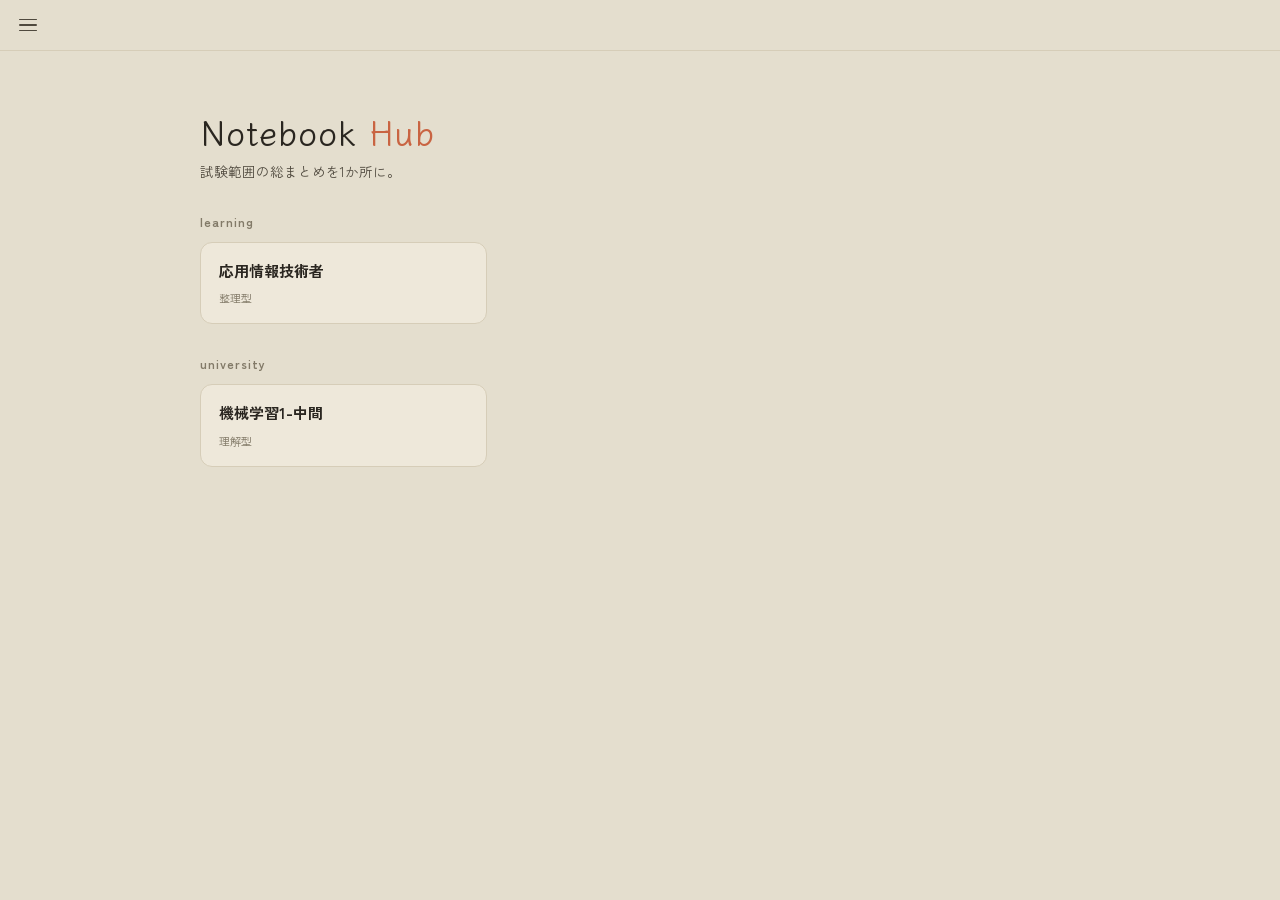
==== commit fde55d33: "機械学習1 中間（第1〜7回・理解型）を追加 全体の問い「特徴空間の点を、どう線で分けるか」で7回をつなぎ、各回は前の回の弱点から入る。 数学の準備・図9枚・公式シート・対になる言葉・予想問題（○×2" ====
--- a/docs/index.html
+++ b/docs/index.html
@@ -48,7 +48,7 @@
     
   </div></header>
   <main class="wrap" id="top">
-<section class="home"><h1>Notebook <span>Hub</span></h1><p class="lead">試験範囲の総まとめを1か所に。</p><h2>learning</h2><div class="cards"><a class="card" href="learning/応用情報技術者/index.html"><span class="t">応用情報技術者</span><span class="m">整理型</span></a></div></section>
+<section class="home"><h1>Notebook <span>Hub</span></h1><p class="lead">試験範囲の総まとめを1か所に。</p><h2>learning</h2><div class="cards"><a class="card" href="learning/応用情報技術者/index.html"><span class="t">応用情報技術者</span><span class="m">整理型</span></a></div><h2>university</h2><div class="cards"><a class="card" href="university/機械学習1-中間/index.html"><span class="t">機械学習1-中間</span><span class="m">理解型</span></a></div></section>
   </main>
 </div>
 
